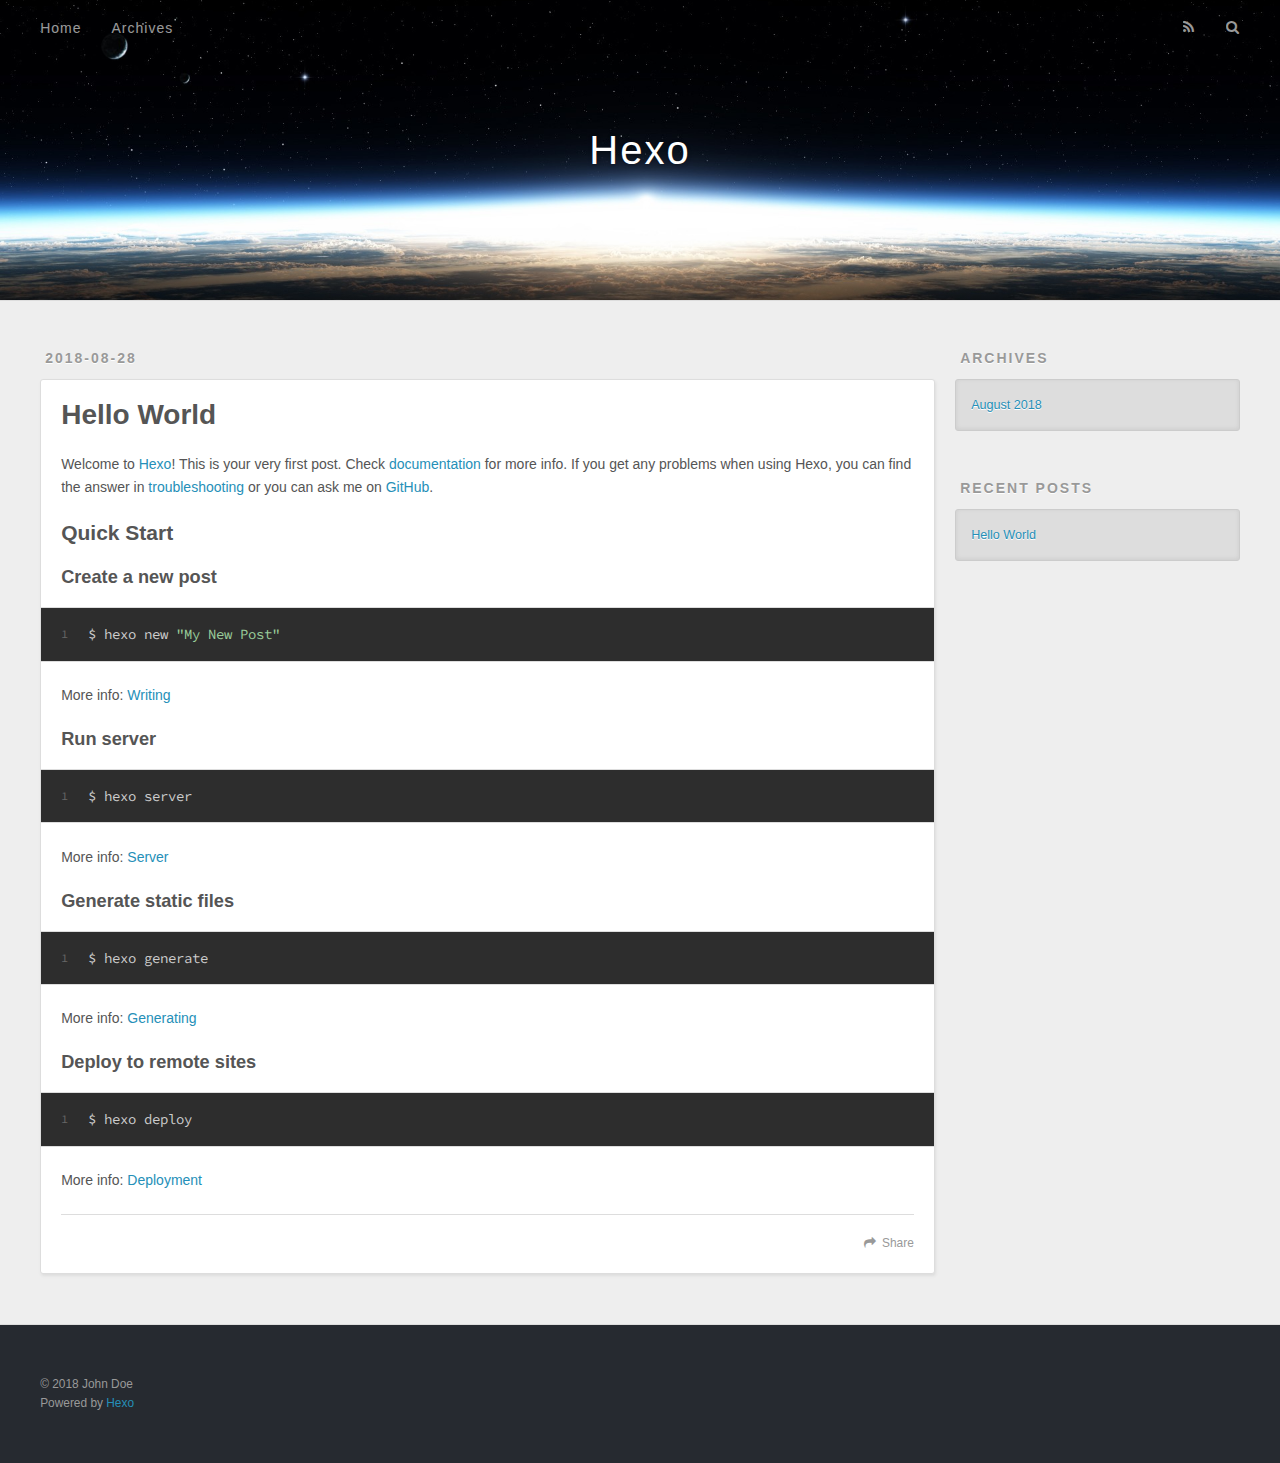
==== index.html @ 4b36254c "Site updated: 2018-08-28 17:16:53" ====
<!DOCTYPE html>
<html>
<head>
  <meta charset="utf-8">
  

  
  <title>Hexo</title>
  <meta name="viewport" content="width=device-width, initial-scale=1, maximum-scale=1">
  <meta property="og:type" content="website">
<meta property="og:title" content="Hexo">
<meta property="og:url" content="http://yoursite.com/index.html">
<meta property="og:site_name" content="Hexo">
<meta property="og:locale" content="default">
<meta name="twitter:card" content="summary">
<meta name="twitter:title" content="Hexo">
  
    <link rel="alternate" href="/atom.xml" title="Hexo" type="application/atom+xml">
  
  
    <link rel="icon" href="/favicon.png">
  
  
    <link href="//fonts.googleapis.com/css?family=Source+Code+Pro" rel="stylesheet" type="text/css">
  
  <link rel="stylesheet" href="/css/style.css">
</head>

<body>
  <div id="container">
    <div id="wrap">
      <header id="header">
  <div id="banner"></div>
  <div id="header-outer" class="outer">
    <div id="header-title" class="inner">
      <h1 id="logo-wrap">
        <a href="/" id="logo">Hexo</a>
      </h1>
      
    </div>
    <div id="header-inner" class="inner">
      <nav id="main-nav">
        <a id="main-nav-toggle" class="nav-icon"></a>
        
          <a class="main-nav-link" href="/">Home</a>
        
          <a class="main-nav-link" href="/archives">Archives</a>
        
      </nav>
      <nav id="sub-nav">
        
          <a id="nav-rss-link" class="nav-icon" href="/atom.xml" title="RSS Feed"></a>
        
        <a id="nav-search-btn" class="nav-icon" title="Search"></a>
      </nav>
      <div id="search-form-wrap">
        <form action="//google.com/search" method="get" accept-charset="UTF-8" class="search-form"><input type="search" name="q" class="search-form-input" placeholder="Search"><button type="submit" class="search-form-submit">&#xF002;</button><input type="hidden" name="sitesearch" value="http://yoursite.com"></form>
      </div>
    </div>
  </div>
</header>
      <div class="outer">
        <section id="main">
  
    <article id="post-hello-world" class="article article-type-post" itemscope itemprop="blogPost">
  <div class="article-meta">
    <a href="/2018/08/28/hello-world/" class="article-date">
  <time datetime="2018-08-28T09:01:03.625Z" itemprop="datePublished">2018-08-28</time>
</a>
    
  </div>
  <div class="article-inner">
    
    
      <header class="article-header">
        
  
    <h1 itemprop="name">
      <a class="article-title" href="/2018/08/28/hello-world/">Hello World</a>
    </h1>
  

      </header>
    
    <div class="article-entry" itemprop="articleBody">
      
        <p>Welcome to <a href="https://hexo.io/" target="_blank" rel="noopener">Hexo</a>! This is your very first post. Check <a href="https://hexo.io/docs/" target="_blank" rel="noopener">documentation</a> for more info. If you get any problems when using Hexo, you can find the answer in <a href="https://hexo.io/docs/troubleshooting.html" target="_blank" rel="noopener">troubleshooting</a> or you can ask me on <a href="https://github.com/hexojs/hexo/issues" target="_blank" rel="noopener">GitHub</a>.</p>
<h2 id="Quick-Start"><a href="#Quick-Start" class="headerlink" title="Quick Start"></a>Quick Start</h2><h3 id="Create-a-new-post"><a href="#Create-a-new-post" class="headerlink" title="Create a new post"></a>Create a new post</h3><figure class="highlight bash"><table><tr><td class="gutter"><pre><span class="line">1</span><br></pre></td><td class="code"><pre><span class="line">$ hexo new <span class="string">"My New Post"</span></span><br></pre></td></tr></table></figure>
<p>More info: <a href="https://hexo.io/docs/writing.html" target="_blank" rel="noopener">Writing</a></p>
<h3 id="Run-server"><a href="#Run-server" class="headerlink" title="Run server"></a>Run server</h3><figure class="highlight bash"><table><tr><td class="gutter"><pre><span class="line">1</span><br></pre></td><td class="code"><pre><span class="line">$ hexo server</span><br></pre></td></tr></table></figure>
<p>More info: <a href="https://hexo.io/docs/server.html" target="_blank" rel="noopener">Server</a></p>
<h3 id="Generate-static-files"><a href="#Generate-static-files" class="headerlink" title="Generate static files"></a>Generate static files</h3><figure class="highlight bash"><table><tr><td class="gutter"><pre><span class="line">1</span><br></pre></td><td class="code"><pre><span class="line">$ hexo generate</span><br></pre></td></tr></table></figure>
<p>More info: <a href="https://hexo.io/docs/generating.html" target="_blank" rel="noopener">Generating</a></p>
<h3 id="Deploy-to-remote-sites"><a href="#Deploy-to-remote-sites" class="headerlink" title="Deploy to remote sites"></a>Deploy to remote sites</h3><figure class="highlight bash"><table><tr><td class="gutter"><pre><span class="line">1</span><br></pre></td><td class="code"><pre><span class="line">$ hexo deploy</span><br></pre></td></tr></table></figure>
<p>More info: <a href="https://hexo.io/docs/deployment.html" target="_blank" rel="noopener">Deployment</a></p>

      
    </div>
    <footer class="article-footer">
      <a data-url="http://yoursite.com/2018/08/28/hello-world/" data-id="cjldhz7m500009arb1p91hxkc" class="article-share-link">Share</a>
      
      
    </footer>
  </div>
  
</article>


  


</section>
        
          <aside id="sidebar">
  
    

  
    

  
    
  
    
  <div class="widget-wrap">
    <h3 class="widget-title">Archives</h3>
    <div class="widget">
      <ul class="archive-list"><li class="archive-list-item"><a class="archive-list-link" href="/archives/2018/08/">August 2018</a></li></ul>
    </div>
  </div>


  
    
  <div class="widget-wrap">
    <h3 class="widget-title">Recent Posts</h3>
    <div class="widget">
      <ul>
        
          <li>
            <a href="/2018/08/28/hello-world/">Hello World</a>
          </li>
        
      </ul>
    </div>
  </div>

  
</aside>
        
      </div>
      <footer id="footer">
  
  <div class="outer">
    <div id="footer-info" class="inner">
      &copy; 2018 John Doe<br>
      Powered by <a href="http://hexo.io/" target="_blank">Hexo</a>
    </div>
  </div>
</footer>
    </div>
    <nav id="mobile-nav">
  
    <a href="/" class="mobile-nav-link">Home</a>
  
    <a href="/archives" class="mobile-nav-link">Archives</a>
  
</nav>
    

<script src="//ajax.googleapis.com/ajax/libs/jquery/2.0.3/jquery.min.js"></script>


  <link rel="stylesheet" href="/fancybox/jquery.fancybox.css">
  <script src="/fancybox/jquery.fancybox.pack.js"></script>


<script src="/js/script.js"></script>



  </div>
</body>
</html>
---- css/style.css ----
body {
  width: 100%;
}
body:before,
body:after {
  content: "";
  display: table;
}
body:after {
  clear: both;
}
html,
body,
div,
span,
applet,
object,
iframe,
h1,
h2,
h3,
h4,
h5,
h6,
p,
blockquote,
pre,
a,
abbr,
acronym,
address,
big,
cite,
code,
del,
dfn,
em,
img,
ins,
kbd,
q,
s,
samp,
small,
strike,
strong,
sub,
sup,
tt,
var,
dl,
dt,
dd,
ol,
ul,
li,
fieldset,
form,
label,
legend,
table,
caption,
tbody,
tfoot,
thead,
tr,
th,
td {
  margin: 0;
  padding: 0;
  border: 0;
  outline: 0;
  font-weight: inherit;
  font-style: inherit;
  font-family: inherit;
  font-size: 100%;
  vertical-align: baseline;
}
body {
  line-height: 1;
  color: #000;
  background: #fff;
}
ol,
ul {
  list-style: none;
}
table {
  border-collapse: separate;
  border-spacing: 0;
  vertical-align: middle;
}
caption,
th,
td {
  text-align: left;
  font-weight: normal;
  vertical-align: middle;
}
a img {
  border: none;
}
input,
button {
  margin: 0;
  padding: 0;
}
input::-moz-focus-inner,
button::-moz-focus-inner {
  border: 0;
  padding: 0;
}
@font-face {
  font-family: FontAwesome;
  font-style: normal;
  font-weight: normal;
  src: url("fonts/fontawesome-webfont.eot?v=#4.0.3");
  src: url("fonts/fontawesome-webfont.eot?#iefix&v=#4.0.3") format("embedded-opentype"), url("fonts/fontawesome-webfont.woff?v=#4.0.3") format("woff"), url("fonts/fontawesome-webfont.ttf?v=#4.0.3") format("truetype"), url("fonts/fontawesome-webfont.svg#fontawesomeregular?v=#4.0.3") format("svg");
}
html,
body,
#container {
  height: 100%;
}
body {
  background: #eee;
  font: 14px -apple-system, BlinkMacSystemFont, "Segoe UI", "Roboto", "Oxygen", "Ubuntu", "Cantarell", "Fira Sans", "Droid Sans", "Helvetica Neue", sans-serif;
  -webkit-text-size-adjust: 100%;
}
.outer {
  max-width: 1220px;
  margin: 0 auto;
  padding: 0 20px;
}
.outer:before,
.outer:after {
  content: "";
  display: table;
}
.outer:after {
  clear: both;
}
.inner {
  display: inline;
  float: left;
  width: 98.33333333333333%;
  margin: 0 0.833333333333333%;
}
.left,
.alignleft {
  float: left;
}
.right,
.alignright {
  float: right;
}
.clear {
  clear: both;
}
#container {
  position: relative;
}
.mobile-nav-on {
  overflow: hidden;
}
#wrap {
  height: 100%;
  width: 100%;
  position: absolute;
  top: 0;
  left: 0;
  -webkit-transition: 0.2s ease-out;
  -moz-transition: 0.2s ease-out;
  -ms-transition: 0.2s ease-out;
  transition: 0.2s ease-out;
  z-index: 1;
  background: #eee;
}
.mobile-nav-on #wrap {
  left: 280px;
}
@media screen and (min-width: 768px) {
  #main {
    display: inline;
    float: left;
    width: 73.33333333333333%;
    margin: 0 0.833333333333333%;
  }
}
.article-date,
.article-category-link,
.archive-year,
.widget-title {
  text-decoration: none;
  text-transform: uppercase;
  letter-spacing: 2px;
  color: #999;
  margin-bottom: 1em;
  margin-left: 5px;
  line-height: 1em;
  text-shadow: 0 1px #fff;
  font-weight: bold;
}
.article-inner,
.archive-article-inner {
  background: #fff;
  -webkit-box-shadow: 1px 2px 3px #ddd;
  box-shadow: 1px 2px 3px #ddd;
  border: 1px solid #ddd;
  border-radius: 3px;
}
.article-entry h1,
.widget h1 {
  font-size: 2em;
}
.article-entry h2,
.widget h2 {
  font-size: 1.5em;
}
.article-entry h3,
.widget h3 {
  font-size: 1.3em;
}
.article-entry h4,
.widget h4 {
  font-size: 1.2em;
}
.article-entry h5,
.widget h5 {
  font-size: 1em;
}
.article-entry h6,
.widget h6 {
  font-size: 1em;
  color: #999;
}
.article-entry hr,
.widget hr {
  border: 1px dashed #ddd;
}
.article-entry strong,
.widget strong {
  font-weight: bold;
}
.article-entry em,
.widget em,
.article-entry cite,
.widget cite {
  font-style: italic;
}
.article-entry sup,
.widget sup,
.article-entry sub,
.widget sub {
  font-size: 0.75em;
  line-height: 0;
  position: relative;
  vertical-align: baseline;
}
.article-entry sup,
.widget sup {
  top: -0.5em;
}
.article-entry sub,
.widget sub {
  bottom: -0.2em;
}
.article-entry small,
.widget small {
  font-size: 0.85em;
}
.article-entry acronym,
.widget acronym,
.article-entry abbr,
.widget abbr {
  border-bottom: 1px dotted;
}
.article-entry ul,
.widget ul,
.article-entry ol,
.widget ol,
.article-entry dl,
.widget dl {
  margin: 0 20px;
  line-height: 1.6em;
}
.article-entry ul ul,
.widget ul ul,
.article-entry ol ul,
.widget ol ul,
.article-entry ul ol,
.widget ul ol,
.article-entry ol ol,
.widget ol ol {
  margin-top: 0;
  margin-bottom: 0;
}
.article-entry ul,
.widget ul {
  list-style: disc;
}
.article-entry ol,
.widget ol {
  list-style: decimal;
}
.article-entry dt,
.widget dt {
  font-weight: bold;
}
#header {
  height: 300px;
  position: relative;
  border-bottom: 1px solid #ddd;
}
#header:before,
#header:after {
  content: "";
  position: absolute;
  left: 0;
  right: 0;
  height: 40px;
}
#header:before {
  top: 0;
  background: -webkit-linear-gradient(rgba(0,0,0,0.2), transparent);
  background: -moz-linear-gradient(rgba(0,0,0,0.2), transparent);
  background: -ms-linear-gradient(rgba(0,0,0,0.2), transparent);
  background: linear-gradient(rgba(0,0,0,0.2), transparent);
}
#header:after {
  bottom: 0;
  background: -webkit-linear-gradient(transparent, rgba(0,0,0,0.2));
  background: -moz-linear-gradient(transparent, rgba(0,0,0,0.2));
  background: -ms-linear-gradient(transparent, rgba(0,0,0,0.2));
  background: linear-gradient(transparent, rgba(0,0,0,0.2));
}
#header-outer {
  height: 100%;
  position: relative;
}
#header-inner {
  position: relative;
  overflow: hidden;
}
#banner {
  position: absolute;
  top: 0;
  left: 0;
  width: 100%;
  height: 100%;
  background: url("images/banner.jpg") center #000;
  -webkit-background-size: cover;
  -moz-background-size: cover;
  background-size: cover;
  z-index: -1;
}
#header-title {
  text-align: center;
  height: 40px;
  position: absolute;
  top: 50%;
  left: 0;
  margin-top: -20px;
}
#logo,
#subtitle {
  text-decoration: none;
  color: #fff;
  font-weight: 300;
  text-shadow: 0 1px 4px rgba(0,0,0,0.3);
}
#logo {
  font-size: 40px;
  line-height: 40px;
  letter-spacing: 2px;
}
#subtitle {
  font-size: 16px;
  line-height: 16px;
  letter-spacing: 1px;
}
#subtitle-wrap {
  margin-top: 16px;
}
#main-nav {
  float: left;
  margin-left: -15px;
}
.nav-icon,
.main-nav-link {
  float: left;
  color: #fff;
  opacity: 0.6;
  text-decoration: none;
  text-shadow: 0 1px rgba(0,0,0,0.2);
  -webkit-transition: opacity 0.2s;
  -moz-transition: opacity 0.2s;
  -ms-transition: opacity 0.2s;
  transition: opacity 0.2s;
  display: block;
  padding: 20px 15px;
}
.nav-icon:hover,
.main-nav-link:hover {
  opacity: 1;
}
.nav-icon {
  font-family: FontAwesome;
  text-align: center;
  font-size: 14px;
  width: 14px;
  height: 14px;
  padding: 20px 15px;
  position: relative;
  cursor: pointer;
}
.main-nav-link {
  font-weight: 300;
  letter-spacing: 1px;
}
@media screen and (max-width: 479px) {
  .main-nav-link {
    display: none;
  }
}
#main-nav-toggle {
  display: none;
}
#main-nav-toggle:before {
  content: "\f0c9";
}
@media screen and (max-width: 479px) {
  #main-nav-toggle {
    display: block;
  }
}
#sub-nav {
  float: right;
  margin-right: -15px;
}
#nav-rss-link:before {
  content: "\f09e";
}
#nav-search-btn:before {
  content: "\f002";
}
#search-form-wrap {
  position: absolute;
  top: 15px;
  width: 150px;
  height: 30px;
  right: -150px;
  opacity: 0;
  -webkit-transition: 0.2s ease-out;
  -moz-transition: 0.2s ease-out;
  -ms-transition: 0.2s ease-out;
  transition: 0.2s ease-out;
}
#search-form-wrap.on {
  opacity: 1;
  right: 0;
}
@media screen and (max-width: 479px) {
  #search-form-wrap {
    width: 100%;
    right: -100%;
  }
}
.search-form {
  position: absolute;
  top: 0;
  left: 0;
  right: 0;
  background: #fff;
  padding: 5px 15px;
  border-radius: 15px;
  -webkit-box-shadow: 0 0 10px rgba(0,0,0,0.3);
  box-shadow: 0 0 10px rgba(0,0,0,0.3);
}
.search-form-input {
  border: none;
  background: none;
  color: #555;
  width: 100%;
  font: 13px -apple-system, BlinkMacSystemFont, "Segoe UI", "Roboto", "Oxygen", "Ubuntu", "Cantarell", "Fira Sans", "Droid Sans", "Helvetica Neue", sans-serif;
  outline: none;
}
.search-form-input::-webkit-search-results-decoration,
.search-form-input::-webkit-search-cancel-button {
  -webkit-appearance: none;
}
.search-form-submit {
  position: absolute;
  top: 50%;
  right: 10px;
  margin-top: -7px;
  font: 13px FontAwesome;
  border: none;
  background: none;
  color: #bbb;
  cursor: pointer;
}
.search-form-submit:hover,
.search-form-submit:focus {
  color: #777;
}
.article {
  margin: 50px 0;
}
.article-inner {
  overflow: hidden;
}
.article-meta:before,
.article-meta:after {
  content: "";
  display: table;
}
.article-meta:after {
  clear: both;
}
.article-date {
  float: left;
}
.article-category {
  float: left;
  line-height: 1em;
  color: #ccc;
  text-shadow: 0 1px #fff;
  margin-left: 8px;
}
.article-category:before {
  content: "\2022";
}
.article-category-link {
  margin: 0 12px 1em;
}
.article-header {
  padding: 20px 20px 0;
}
.article-title {
  text-decoration: none;
  font-size: 2em;
  font-weight: bold;
  color: #555;
  line-height: 1.1em;
  -webkit-transition: color 0.2s;
  -moz-transition: color 0.2s;
  -ms-transition: color 0.2s;
  transition: color 0.2s;
}
a.article-title:hover {
  color: #258fb8;
}
.article-entry {
  color: #555;
  padding: 0 20px;
}
.article-entry:before,
.article-entry:after {
  content: "";
  display: table;
}
.article-entry:after {
  clear: both;
}
.article-entry p,
.article-entry table {
  line-height: 1.6em;
  margin: 1.6em 0;
}
.article-entry h1,
.article-entry h2,
.article-entry h3,
.article-entry h4,
.article-entry h5,
.article-entry h6 {
  font-weight: bold;
}
.article-entry h1,
.article-entry h2,
.article-entry h3,
.article-entry h4,
.article-entry h5,
.article-entry h6 {
  line-height: 1.1em;
  margin: 1.1em 0;
}
.article-entry a {
  color: #258fb8;
  text-decoration: none;
}
.article-entry a:hover {
  text-decoration: underline;
}
.article-entry ul,
.article-entry ol,
.article-entry dl {
  margin-top: 1.6em;
  margin-bottom: 1.6em;
}
.article-entry img,
.article-entry video {
  max-width: 100%;
  height: auto;
  display: block;
  margin: auto;
}
.article-entry iframe {
  border: none;
}
.article-entry table {
  width: 100%;
  border-collapse: collapse;
  border-spacing: 0;
}
.article-entry th {
  font-weight: bold;
  border-bottom: 3px solid #ddd;
  padding-bottom: 0.5em;
}
.article-entry td {
  border-bottom: 1px solid #ddd;
  padding: 10px 0;
}
.article-entry blockquote {
  font-family: Georgia, "Times New Roman", serif;
  font-size: 1.4em;
  margin: 1.6em 20px;
  text-align: center;
}
.article-entry blockquote footer {
  font-size: 14px;
  margin: 1.6em 0;
  font-family: -apple-system, BlinkMacSystemFont, "Segoe UI", "Roboto", "Oxygen", "Ubuntu", "Cantarell", "Fira Sans", "Droid Sans", "Helvetica Neue", sans-serif;
}
.article-entry blockquote footer cite:before {
  content: "—";
  padding: 0 0.5em;
}
.article-entry .pullquote {
  text-align: left;
  width: 45%;
  margin: 0;
}
.article-entry .pullquote.left {
  margin-left: 0.5em;
  margin-right: 1em;
}
.article-entry .pullquote.right {
  margin-right: 0.5em;
  margin-left: 1em;
}
.article-entry .caption {
  color: #999;
  display: block;
  font-size: 0.9em;
  margin-top: 0.5em;
  position: relative;
  text-align: center;
}
.article-entry .video-container {
  position: relative;
  padding-top: 56.25%;
  height: 0;
  overflow: hidden;
}
.article-entry .video-container iframe,
.article-entry .video-container object,
.article-entry .video-container embed {
  position: absolute;
  top: 0;
  left: 0;
  width: 100%;
  height: 100%;
  margin-top: 0;
}
.article-more-link a {
  display: inline-block;
  line-height: 1em;
  padding: 6px 15px;
  border-radius: 15px;
  background: #eee;
  color: #999;
  text-shadow: 0 1px #fff;
  text-decoration: none;
}
.article-more-link a:hover {
  background: #258fb8;
  color: #fff;
  text-decoration: none;
  text-shadow: 0 1px #1e7293;
}
.article-footer {
  font-size: 0.85em;
  line-height: 1.6em;
  border-top: 1px solid #ddd;
  padding-top: 1.6em;
  margin: 0 20px 20px;
}
.article-footer:before,
.article-footer:after {
  content: "";
  display: table;
}
.article-footer:after {
  clear: both;
}
.article-footer a {
  color: #999;
  text-decoration: none;
}
.article-footer a:hover {
  color: #555;
}
.article-tag-list-item {
  float: left;
  margin-right: 10px;
}
.article-tag-list-link:before {
  content: "#";
}
.article-comment-link {
  float: right;
}
.article-comment-link:before {
  content: "\f075";
  font-family: FontAwesome;
  padding-right: 8px;
}
.article-share-link {
  cursor: pointer;
  float: right;
  margin-left: 20px;
}
.article-share-link:before {
  content: "\f064";
  font-family: FontAwesome;
  padding-right: 6px;
}
#article-nav {
  position: relative;
}
#article-nav:before,
#article-nav:after {
  content: "";
  display: table;
}
#article-nav:after {
  clear: both;
}
@media screen and (min-width: 768px) {
  #article-nav {
    margin: 50px 0;
  }
  #article-nav:before {
    width: 8px;
    height: 8px;
    position: absolute;
    top: 50%;
    left: 50%;
    margin-top: -4px;
    margin-left: -4px;
    content: "";
    border-radius: 50%;
    background: #ddd;
    -webkit-box-shadow: 0 1px 2px #fff;
    box-shadow: 0 1px 2px #fff;
  }
}
.article-nav-link-wrap {
  text-decoration: none;
  text-shadow: 0 1px #fff;
  color: #999;
  -webkit-box-sizing: border-box;
  -moz-box-sizing: border-box;
  box-sizing: border-box;
  margin-top: 50px;
  text-align: center;
  display: block;
}
.article-nav-link-wrap:hover {
  color: #555;
}
@media screen and (min-width: 768px) {
  .article-nav-link-wrap {
    width: 50%;
    margin-top: 0;
  }
}
@media screen and (min-width: 768px) {
  #article-nav-newer {
    float: left;
    text-align: right;
    padding-right: 20px;
  }
}
@media screen and (min-width: 768px) {
  #article-nav-older {
    float: right;
    text-align: left;
    padding-left: 20px;
  }
}
.article-nav-caption {
  text-transform: uppercase;
  letter-spacing: 2px;
  color: #ddd;
  line-height: 1em;
  font-weight: bold;
}
#article-nav-newer .article-nav-caption {
  margin-right: -2px;
}
.article-nav-title {
  font-size: 0.85em;
  line-height: 1.6em;
  margin-top: 0.5em;
}
.article-share-box {
  position: absolute;
  display: none;
  background: #fff;
  -webkit-box-shadow: 1px 2px 10px rgba(0,0,0,0.2);
  box-shadow: 1px 2px 10px rgba(0,0,0,0.2);
  border-radius: 3px;
  margin-left: -145px;
  overflow: hidden;
  z-index: 1;
}
.article-share-box.on {
  display: block;
}
.article-share-input {
  width: 100%;
  background: none;
  -webkit-box-sizing: border-box;
  -moz-box-sizing: border-box;
  box-sizing: border-box;
  font: 14px -apple-system, BlinkMacSystemFont, "Segoe UI", "Roboto", "Oxygen", "Ubuntu", "Cantarell", "Fira Sans", "Droid Sans", "Helvetica Neue", sans-serif;
  padding: 0 15px;
  color: #555;
  outline: none;
  border: 1px solid #ddd;
  border-radius: 3px 3px 0 0;
  height: 36px;
  line-height: 36px;
}
.article-share-links {
  background: #eee;
}
.article-share-links:before,
.article-share-links:after {
  content: "";
  display: table;
}
.article-share-links:after {
  clear: both;
}
.article-share-twitter,
.article-share-facebook,
.article-share-pinterest,
.article-share-google {
  width: 50px;
  height: 36px;
  display: block;
  float: left;
  position: relative;
  color: #999;
  text-shadow: 0 1px #fff;
}
.article-share-twitter:before,
.article-share-facebook:before,
.article-share-pinterest:before,
.article-share-google:before {
  font-size: 20px;
  font-family: FontAwesome;
  width: 20px;
  height: 20px;
  position: absolute;
  top: 50%;
  left: 50%;
  margin-top: -10px;
  margin-left: -10px;
  text-align: center;
}
.article-share-twitter:hover,
.article-share-facebook:hover,
.article-share-pinterest:hover,
.article-share-google:hover {
  color: #fff;
}
.article-share-twitter:before {
  content: "\f099";
}
.article-share-twitter:hover {
  background: #00aced;
  text-shadow: 0 1px #008abe;
}
.article-share-facebook:before {
  content: "\f09a";
}
.article-share-facebook:hover {
  background: #3b5998;
  text-shadow: 0 1px #2f477a;
}
.article-share-pinterest:before {
  content: "\f0d2";
}
.article-share-pinterest:hover {
  background: #cb2027;
  text-shadow: 0 1px #a21a1f;
}
.article-share-google:before {
  content: "\f0d5";
}
.article-share-google:hover {
  background: #dd4b39;
  text-shadow: 0 1px #be3221;
}
.article-gallery {
  background: #000;
  position: relative;
}
.article-gallery-photos {
  position: relative;
  overflow: hidden;
}
.article-gallery-img {
  display: none;
  max-width: 100%;
}
.article-gallery-img:first-child {
  display: block;
}
.article-gallery-img.loaded {
  position: absolute;
  display: block;
}
.article-gallery-img img {
  display: block;
  max-width: 100%;
  margin: 0 auto;
}
#comments {
  background: #fff;
  -webkit-box-shadow: 1px 2px 3px #ddd;
  box-shadow: 1px 2px 3px #ddd;
  padding: 20px;
  border: 1px solid #ddd;
  border-radius: 3px;
  margin: 50px 0;
}
#comments a {
  color: #258fb8;
}
.archives-wrap {
  margin: 50px 0;
}
.archives:before,
.archives:after {
  content: "";
  display: table;
}
.archives:after {
  clear: both;
}
.archive-year-wrap {
  margin-bottom: 1em;
}
.archives {
  -webkit-column-gap: 10px;
  -moz-column-gap: 10px;
  column-gap: 10px;
}
@media screen and (min-width: 480px) and (max-width: 767px) {
  .archives {
    -webkit-column-count: 2;
    -moz-column-count: 2;
    column-count: 2;
  }
}
@media screen and (min-width: 768px) {
  .archives {
    -webkit-column-count: 3;
    -moz-column-count: 3;
    column-count: 3;
  }
}
.archive-article {
  -webkit-column-break-inside: avoid;
  page-break-inside: avoid;
  overflow: hidden;
  break-inside: avoid-column;
}
.archive-article-inner {
  padding: 10px;
  margin-bottom: 15px;
}
.archive-article-title {
  text-decoration: none;
  font-weight: bold;
  color: #555;
  -webkit-transition: color 0.2s;
  -moz-transition: color 0.2s;
  -ms-transition: color 0.2s;
  transition: color 0.2s;
  line-height: 1.6em;
}
.archive-article-title:hover {
  color: #258fb8;
}
.archive-article-footer {
  margin-top: 1em;
}
.archive-article-date {
  color: #999;
  text-decoration: none;
  font-size: 0.85em;
  line-height: 1em;
  margin-bottom: 0.5em;
  display: block;
}
#page-nav {
  margin: 50px auto;
  background: #fff;
  -webkit-box-shadow: 1px 2px 3px #ddd;
  box-shadow: 1px 2px 3px #ddd;
  border: 1px solid #ddd;
  border-radius: 3px;
  text-align: center;
  color: #999;
  overflow: hidden;
}
#page-nav:before,
#page-nav:after {
  content: "";
  display: table;
}
#page-nav:after {
  clear: both;
}
#page-nav a,
#page-nav span {
  padding: 10px 20px;
  line-height: 1;
  height: 2ex;
}
#page-nav a {
  color: #999;
  text-decoration: none;
}
#page-nav a:hover {
  background: #999;
  color: #fff;
}
#page-nav .prev {
  float: left;
}
#page-nav .next {
  float: right;
}
#page-nav .page-number {
  display: inline-block;
}
@media screen and (max-width: 479px) {
  #page-nav .page-number {
    display: none;
  }
}
#page-nav .current {
  color: #555;
  font-weight: bold;
}
#page-nav .space {
  color: #ddd;
}
#footer {
  background: #262a30;
  padding: 50px 0;
  border-top: 1px solid #ddd;
  color: #999;
}
#footer a {
  color: #258fb8;
  text-decoration: none;
}
#footer a:hover {
  text-decoration: underline;
}
#footer-info {
  line-height: 1.6em;
  font-size: 0.85em;
}
.article-entry pre,
.article-entry .highlight {
  background: #2d2d2d;
  margin: 0 -20px;
  padding: 15px 20px;
  border-style: solid;
  border-color: #ddd;
  border-width: 1px 0;
  overflow: auto;
  color: #ccc;
  line-height: 22.400000000000002px;
}
.article-entry .highlight .gutter pre,
.article-entry .gist .gist-file .gist-data .line-numbers {
  color: #666;
  font-size: 0.85em;
}
.article-entry pre,
.article-entry code {
  font-family: "Source Code Pro", Consolas, Monaco, Menlo, Consolas, monospace;
}
.article-entry code {
  background: #eee;
  text-shadow: 0 1px #fff;
  padding: 0 0.3em;
}
.article-entry pre code {
  background: none;
  text-shadow: none;
  padding: 0;
}
.article-entry .highlight pre {
  border: none;
  margin: 0;
  padding: 0;
}
.article-entry .highlight table {
  margin: 0;
  width: auto;
}
.article-entry .highlight td {
  border: none;
  padding: 0;
}
.article-entry .highlight figcaption {
  font-size: 0.85em;
  color: #999;
  line-height: 1em;
  margin-bottom: 1em;
}
.article-entry .highlight figcaption:before,
.article-entry .highlight figcaption:after {
  content: "";
  display: table;
}
.article-entry .highlight figcaption:after {
  clear: both;
}
.article-entry .highlight figcaption a {
  float: right;
}
.article-entry .highlight .gutter pre {
  text-align: right;
  padding-right: 20px;
}
.article-entry .highlight .line {
  height: 22.400000000000002px;
}
.article-entry .highlight .line.marked {
  background: #515151;
}
.article-entry .gist {
  margin: 0 -20px;
  border-style: solid;
  border-color: #ddd;
  border-width: 1px 0;
  background: #2d2d2d;
  padding: 15px 20px 15px 0;
}
.article-entry .gist .gist-file {
  border: none;
  font-family: "Source Code Pro", Consolas, Monaco, Menlo, Consolas, monospace;
  margin: 0;
}
.article-entry .gist .gist-file .gist-data {
  background: none;
  border: none;
}
.article-entry .gist .gist-file .gist-data .line-numbers {
  background: none;
  border: none;
  padding: 0 20px 0 0;
}
.article-entry .gist .gist-file .gist-data .line-data {
  padding: 0 !important;
}
.article-entry .gist .gist-file .highlight {
  margin: 0;
  padding: 0;
  border: none;
}
.article-entry .gist .gist-file .gist-meta {
  background: #2d2d2d;
  color: #999;
  font: 0.85em -apple-system, BlinkMacSystemFont, "Segoe UI", "Roboto", "Oxygen", "Ubuntu", "Cantarell", "Fira Sans", "Droid Sans", "Helvetica Neue", sans-serif;
  text-shadow: 0 0;
  padding: 0;
  margin-top: 1em;
  margin-left: 20px;
}
.article-entry .gist .gist-file .gist-meta a {
  color: #258fb8;
  font-weight: normal;
}
.article-entry .gist .gist-file .gist-meta a:hover {
  text-decoration: underline;
}
pre .comment,
pre .title {
  color: #999;
}
pre .variable,
pre .attribute,
pre .tag,
pre .regexp,
pre .ruby .constant,
pre .xml .tag .title,
pre .xml .pi,
pre .xml .doctype,
pre .html .doctype,
pre .css .id,
pre .css .class,
pre .css .pseudo {
  color: #f2777a;
}
pre .number,
pre .preprocessor,
pre .built_in,
pre .literal,
pre .params,
pre .constant {
  color: #f99157;
}
pre .class,
pre .ruby .class .title,
pre .css .rules .attribute {
  color: #9c9;
}
pre .string,
pre .value,
pre .inheritance,
pre .header,
pre .ruby .symbol,
pre .xml .cdata {
  color: #9c9;
}
pre .css .hexcolor {
  color: #6cc;
}
pre .function,
pre .python .decorator,
pre .python .title,
pre .ruby .function .title,
pre .ruby .title .keyword,
pre .perl .sub,
pre .javascript .title,
pre .coffeescript .title {
  color: #69c;
}
pre .keyword,
pre .javascript .function {
  color: #c9c;
}
@media screen and (max-width: 479px) {
  #mobile-nav {
    position: absolute;
    top: 0;
    left: 0;
    width: 280px;
    height: 100%;
    background: #191919;
    border-right: 1px solid #fff;
  }
}
@media screen and (max-width: 479px) {
  .mobile-nav-link {
    display: block;
    color: #999;
    text-decoration: none;
    padding: 15px 20px;
    font-weight: bold;
  }
  .mobile-nav-link:hover {
    color: #fff;
  }
}
@media screen and (min-width: 768px) {
  #sidebar {
    display: inline;
    float: left;
    width: 23.333333333333332%;
    margin: 0 0.833333333333333%;
  }
}
.widget-wrap {
  margin: 50px 0;
}
.widget {
  color: #777;
  text-shadow: 0 1px #fff;
  background: #ddd;
  -webkit-box-shadow: 0 -1px 4px #ccc inset;
  box-shadow: 0 -1px 4px #ccc inset;
  border: 1px solid #ccc;
  padding: 15px;
  border-radius: 3px;
}
.widget a {
  color: #258fb8;
  text-decoration: none;
}
.widget a:hover {
  text-decoration: underline;
}
.widget ul ul,
.widget ol ul,
.widget dl ul,
.widget ul ol,
.widget ol ol,
.widget dl ol,
.widget ul dl,
.widget ol dl,
.widget dl dl {
  margin-left: 15px;
  list-style: disc;
}
.widget {
  line-height: 1.6em;
  word-wrap: break-word;
  font-size: 0.9em;
}
.widget ul,
.widget ol {
  list-style: none;
  margin: 0;
}
.widget ul ul,
.widget ol ul,
.widget ul ol,
.widget ol ol {
  margin: 0 20px;
}
.widget ul ul,
.widget ol ul {
  list-style: disc;
}
.widget ul ol,
.widget ol ol {
  list-style: decimal;
}
.category-list-count,
.tag-list-count,
.archive-list-count {
  padding-left: 5px;
  color: #999;
  font-size: 0.85em;
}
.category-list-count:before,
.tag-list-count:before,
.archive-list-count:before {
  content: "(";
}
.category-list-count:after,
.tag-list-count:after,
.archive-list-count:after {
  content: ")";
}
.tagcloud a {
  margin-right: 5px;
  display: inline-block;
}
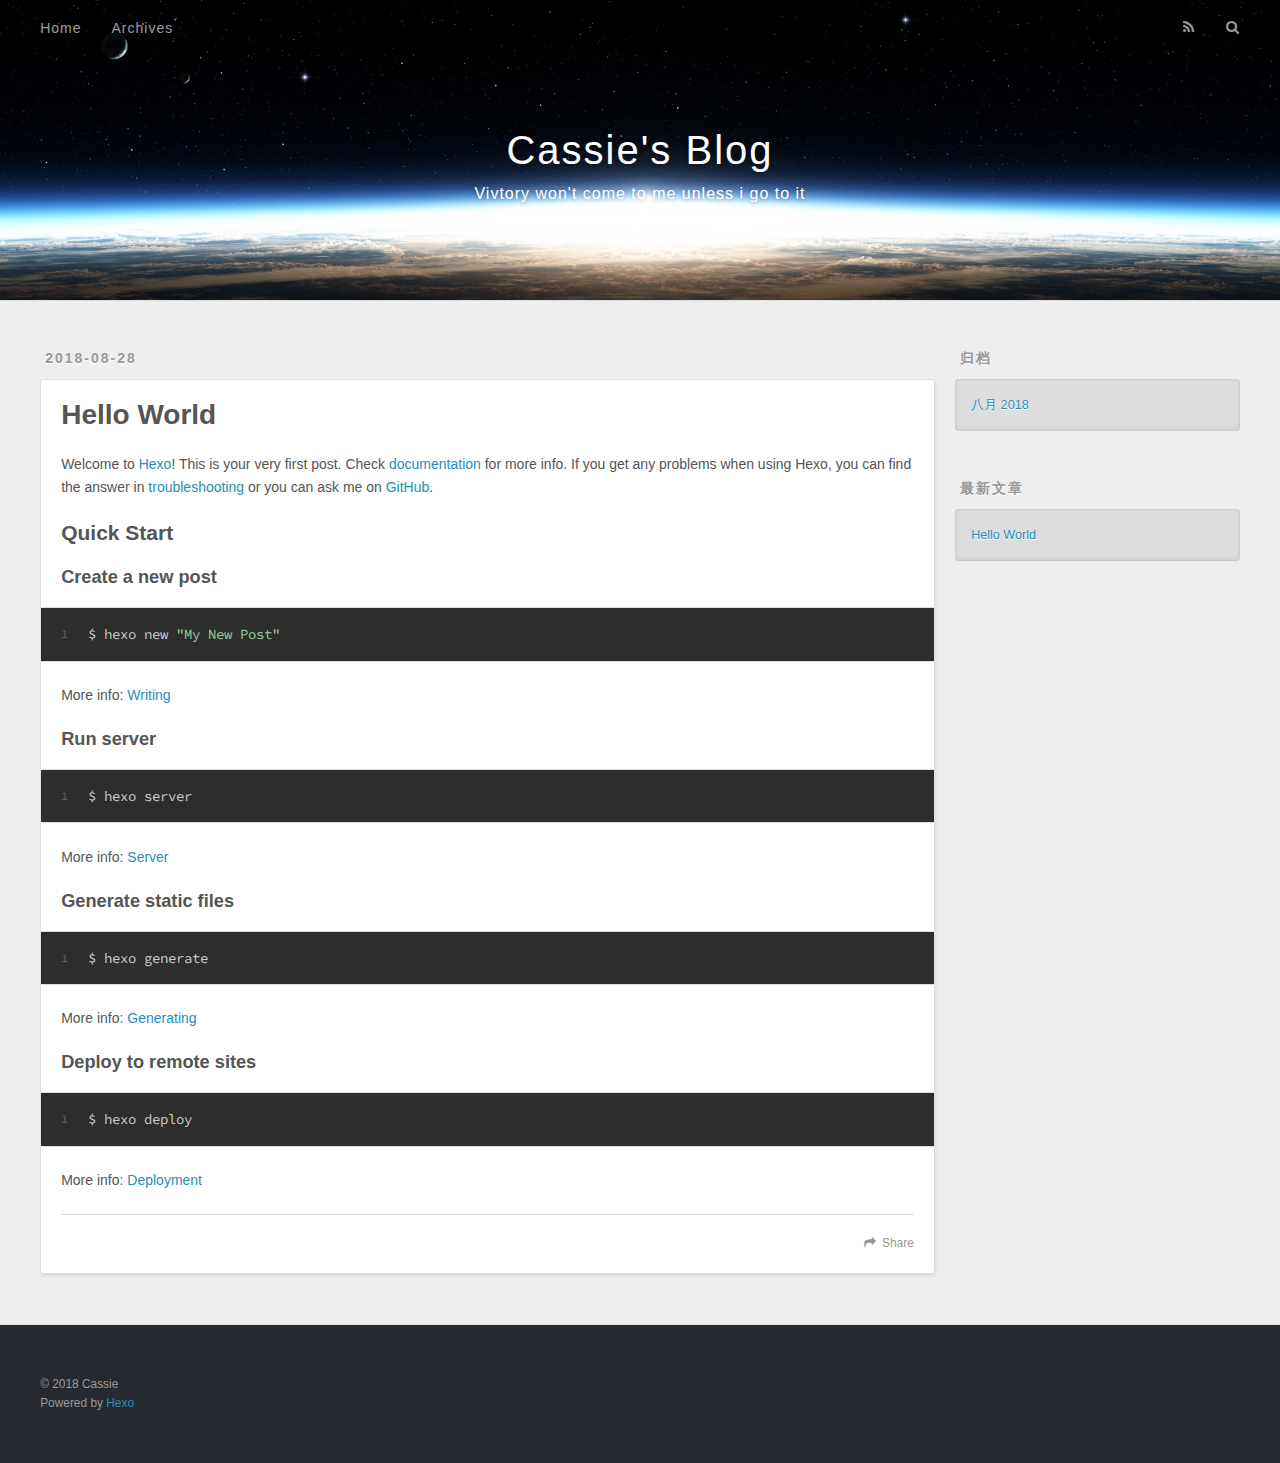
==== commit 0911a7d4: "Site updated: 2018-08-28 18:28:35" ====
--- a/index.html
+++ b/index.html
@@ -5,17 +5,21 @@
   
 
   
-  <title>Hexo</title>
+  <title>Cassie&#39;s Blog</title>
   <meta name="viewport" content="width=device-width, initial-scale=1, maximum-scale=1">
-  <meta property="og:type" content="website">
-<meta property="og:title" content="Hexo">
-<meta property="og:url" content="http://yoursite.com/index.html">
-<meta property="og:site_name" content="Hexo">
-<meta property="og:locale" content="default">
+  <meta name="description" content="Linovy927@163.com">
+<meta name="keywords" content="Life,book">
+<meta property="og:type" content="website">
+<meta property="og:title" content="Cassie&#39;s Blog">
+<meta property="og:url" content="http://Z_Cassie.github.io/index.html">
+<meta property="og:site_name" content="Cassie&#39;s Blog">
+<meta property="og:description" content="Linovy927@163.com">
+<meta property="og:locale" content="zh-CN">
 <meta name="twitter:card" content="summary">
-<meta name="twitter:title" content="Hexo">
+<meta name="twitter:title" content="Cassie&#39;s Blog">
+<meta name="twitter:description" content="Linovy927@163.com">
   
-    <link rel="alternate" href="/atom.xml" title="Hexo" type="application/atom+xml">
+    <link rel="alternate" href="/atom.xml" title="Cassie&#39;s Blog" type="application/atom+xml">
   
   
     <link rel="icon" href="/favicon.png">
@@ -34,8 +38,12 @@
   <div id="header-outer" class="outer">
     <div id="header-title" class="inner">
       <h1 id="logo-wrap">
-        <a href="/" id="logo">Hexo</a>
+        <a href="/" id="logo">Cassie&#39;s Blog</a>
       </h1>
+      
+        <h2 id="subtitle-wrap">
+          <a href="/" id="subtitle">Vivtory won&#39;t come to me unless i go to it</a>
+        </h2>
       
     </div>
     <div id="header-inner" class="inner">
@@ -51,10 +59,10 @@
         
           <a id="nav-rss-link" class="nav-icon" href="/atom.xml" title="RSS Feed"></a>
         
-        <a id="nav-search-btn" class="nav-icon" title="Search"></a>
+        <a id="nav-search-btn" class="nav-icon" title="搜索"></a>
       </nav>
       <div id="search-form-wrap">
-        <form action="//google.com/search" method="get" accept-charset="UTF-8" class="search-form"><input type="search" name="q" class="search-form-input" placeholder="Search"><button type="submit" class="search-form-submit">&#xF002;</button><input type="hidden" name="sitesearch" value="http://yoursite.com"></form>
+        <form action="//google.com/search" method="get" accept-charset="UTF-8" class="search-form"><input type="search" name="q" class="search-form-input" placeholder="Search"><button type="submit" class="search-form-submit">&#xF002;</button><input type="hidden" name="sitesearch" value="http://Z_Cassie.github.io"></form>
       </div>
     </div>
   </div>
@@ -97,7 +105,7 @@
       
     </div>
     <footer class="article-footer">
-      <a data-url="http://yoursite.com/2018/08/28/hello-world/" data-id="cjldhz7m500009arb1p91hxkc" class="article-share-link">Share</a>
+      <a data-url="http://Z_Cassie.github.io/2018/08/28/hello-world/" data-id="cjldkjik30000r7rbbygs33iq" class="article-share-link">Share</a>
       
       
     </footer>
@@ -123,9 +131,9 @@
   
     
   <div class="widget-wrap">
-    <h3 class="widget-title">Archives</h3>
+    <h3 class="widget-title">归档</h3>
     <div class="widget">
-      <ul class="archive-list"><li class="archive-list-item"><a class="archive-list-link" href="/archives/2018/08/">August 2018</a></li></ul>
+      <ul class="archive-list"><li class="archive-list-item"><a class="archive-list-link" href="/archives/2018/08/">八月 2018</a></li></ul>
     </div>
   </div>
 
@@ -133,7 +141,7 @@
   
     
   <div class="widget-wrap">
-    <h3 class="widget-title">Recent Posts</h3>
+    <h3 class="widget-title">最新文章</h3>
     <div class="widget">
       <ul>
         
@@ -153,7 +161,7 @@
   
   <div class="outer">
     <div id="footer-info" class="inner">
-      &copy; 2018 John Doe<br>
+      &copy; 2018 Cassie<br>
       Powered by <a href="http://hexo.io/" target="_blank">Hexo</a>
     </div>
   </div>
